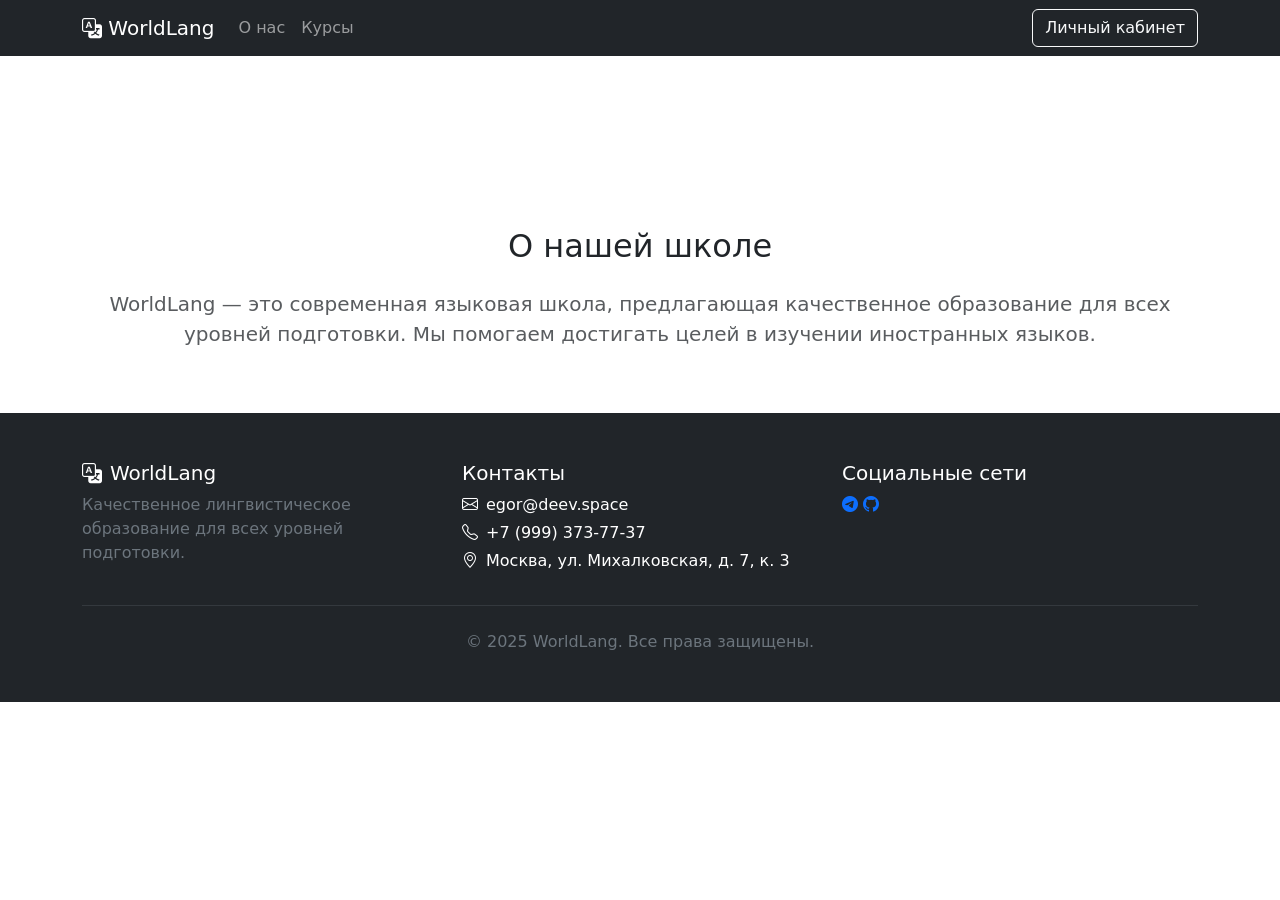
==== index.html @ 86c34992 "Начальная структура index.html с навигацией и футером" ====
<!DOCTYPE html>
<html lang="ru">
<head>
    <meta charset="UTF-8">
    <meta name="viewport" content="width=device-width, initial-scale=1.0">
    <title>WorldLang - Языковая школа</title>
    <link rel="icon" href="https://deev.space/media/favicon.ico" type="image/x-icon">
    <link href="https://cdn.jsdelivr.net/npm/bootstrap@5.3.0/dist/css/bootstrap.min.css" rel="stylesheet">
    <link rel="stylesheet" href="https://cdn.jsdelivr.net/npm/bootstrap-icons@1.11.0/font/bootstrap-icons.css">
    <link rel="stylesheet" href="css/main.css">
    <link rel="stylesheet" href="css/index.css">
</head>
<body>
    <nav class="navbar navbar-expand-lg navbar-dark bg-dark fixed-top">
        <div class="container">
            <a class="navbar-brand" href="index.html">
                <i class="bi bi-translate"></i> WorldLang
            </a>
            <button class="navbar-toggler" type="button" data-bs-toggle="collapse" data-bs-target="#navbarNav">
                <span class="navbar-toggler-icon"></span>
            </button>
            <div class="collapse navbar-collapse" id="navbarNav">
                <ul class="navbar-nav me-auto">
                    <li class="nav-item">
                        <a class="nav-link" href="#about">О нас</a>
                    </li>
                    <li class="nav-item">
                        <a class="nav-link" href="#courses">Курсы</a>
                    </li>
                </ul>
                <a href="account.html" class="btn btn-outline-light">Личный кабинет</a>
            </div>
        </div>
    </nav>

    <div id="notificationArea"></div>

    <section class="hero-section">
        <div class="container text-center text-white">
            <h1 class="display-3 fw-bold mb-4">Изучайте языки с WorldLang</h1>
            <p class="lead mb-5">Профессиональные курсы и репетиторы для достижения ваших целей</p>
        </div>
    </section>

    <section id="about" class="py-5">
        <div class="container text-center">
            <h2 class="mb-4">О нашей школе</h2>
            <p class="lead text-muted">WorldLang — это современная языковая школа, предлагающая качественное образование для всех уровней подготовки. Мы помогаем достигать целей в изучении иностранных языков.</p>
        </div>
    </section>

    <footer id="contacts" class="bg-dark text-white py-5">
        <div class="container">
            <div class="row g-4">
                <div class="col-md-4">
                    <h5><i class="bi bi-translate me-2"></i>WorldLang</h5>
                    <p class="text-secondary">Качественное лингвистическое образование для всех уровней подготовки.</p>
                </div>
                <div class="col-md-4">
                    <h5>Контакты</h5>
                    <p class="mb-1"><i class="bi bi-envelope me-2"></i>egor@deev.space</p>
                    <p class="mb-1"><i class="bi bi-telephone me-2"></i>+7 (999) 373-77-37</p>
                    <p class="mb-0"><i class="bi bi-geo-alt me-2"></i>Москва, ул. Михалковская, д. 7, к. 3</p>
                </div>
                <div class="col-md-4">
                    <h5>Социальные сети</h5>
                    <div class="social-links">
                        <a href="https://t.me/Egor_Deev" target="_blank"><i class="bi bi-telegram"></i></a>
                        <a href="https://github.com/EDeev" target="_blank"><i class="bi bi-github"></i></a>
                        <a href="https://vk.com/this_egor" target="_blank"><i class="bi bi-vk"></i></a>
                    </div>
                </div>
            </div>
            <hr class="my-4 border-secondary">
            <p class="text-center text-secondary mb-0">© 2025 WorldLang. Все права защищены.</p>
        </div>
    </footer>

    <script src="https://cdn.jsdelivr.net/npm/bootstrap@5.3.0/dist/js/bootstrap.bundle.min.js"></script>
</body>
</html>
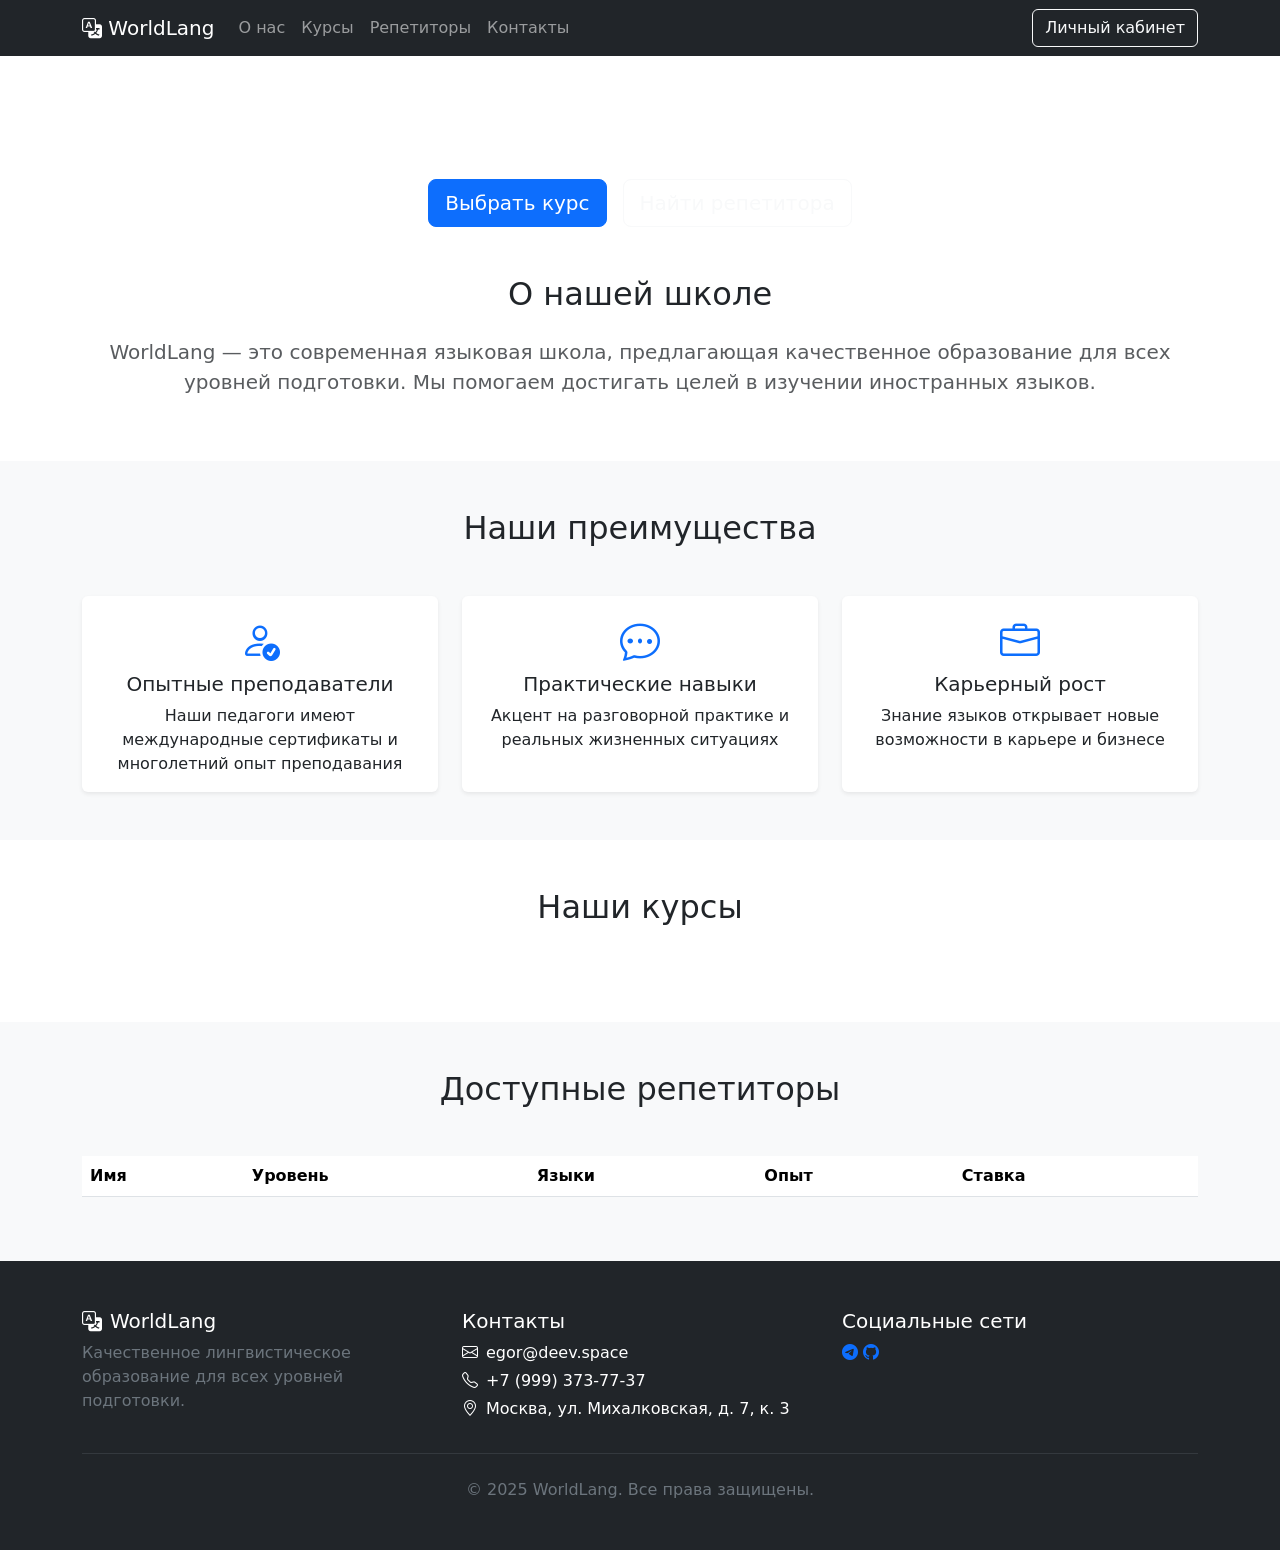
==== commit 4bd1ed72: "Расширены секции на главной, создан базовый account.html" ====
--- a/index.html
+++ b/index.html
@@ -27,6 +27,12 @@
                     <li class="nav-item">
                         <a class="nav-link" href="#courses">Курсы</a>
                     </li>
+                    <li class="nav-item">
+                        <a class="nav-link" href="#tutors">Репетиторы</a>
+                    </li>
+                    <li class="nav-item">
+                        <a class="nav-link" href="#contacts">Контакты</a>
+                    </li>
                 </ul>
                 <a href="account.html" class="btn btn-outline-light">Личный кабинет</a>
             </div>
@@ -39,6 +45,10 @@
         <div class="container text-center text-white">
             <h1 class="display-3 fw-bold mb-4">Изучайте языки с WorldLang</h1>
             <p class="lead mb-5">Профессиональные курсы и репетиторы для достижения ваших целей</p>
+            <div class="d-flex gap-3 justify-content-center">
+                <a href="#courses" class="btn btn-primary btn-lg">Выбрать курс</a>
+                <a href="#tutors" class="btn btn-outline-light btn-lg">Найти репетитора</a>
+            </div>
         </div>
     </section>
 
@@ -46,6 +56,68 @@
         <div class="container text-center">
             <h2 class="mb-4">О нашей школе</h2>
             <p class="lead text-muted">WorldLang — это современная языковая школа, предлагающая качественное образование для всех уровней подготовки. Мы помогаем достигать целей в изучении иностранных языков.</p>
+        </div>
+    </section>
+
+    <section class="advantages-section py-5 bg-light">
+        <div class="container">
+            <h2 class="text-center mb-5">Наши преимущества</h2>
+            <div class="row row-cols-1 row-cols-md-2 row-cols-lg-3 g-4">
+                <div class="col">
+                    <div class="card h-100 text-center border-0 shadow-sm">
+                        <div class="card-body">
+                            <i class="bi bi-person-check fs-1 text-primary mb-3"></i>
+                            <h5 class="card-title">Опытные преподаватели</h5>
+                            <p class="card-text">Наши педагоги имеют международные сертификаты и многолетний опыт преподавания</p>
+                        </div>
+                    </div>
+                </div>
+                <div class="col">
+                    <div class="card h-100 text-center border-0 shadow-sm">
+                        <div class="card-body">
+                            <i class="bi bi-chat-dots fs-1 text-primary mb-3"></i>
+                            <h5 class="card-title">Практические навыки</h5>
+                            <p class="card-text">Акцент на разговорной практике и реальных жизненных ситуациях</p>
+                        </div>
+                    </div>
+                </div>
+                <div class="col">
+                    <div class="card h-100 text-center border-0 shadow-sm">
+                        <div class="card-body">
+                            <i class="bi bi-briefcase fs-1 text-primary mb-3"></i>
+                            <h5 class="card-title">Карьерный рост</h5>
+                            <p class="card-text">Знание языков открывает новые возможности в карьере и бизнесе</p>
+                        </div>
+                    </div>
+                </div>
+            </div>
+        </div>
+    </section>
+
+    <section id="courses" class="py-5">
+        <div class="container">
+            <h2 class="text-center mb-5">Наши курсы</h2>
+            <div id="coursesList"></div>
+        </div>
+    </section>
+
+    <section id="tutors" class="py-5 bg-light">
+        <div class="container">
+            <h2 class="text-center mb-5">Доступные репетиторы</h2>
+            <div class="table-responsive">
+                <table class="table table-hover">
+                    <thead>
+                        <tr>
+                            <th>Имя</th>
+                            <th>Уровень</th>
+                            <th>Языки</th>
+                            <th>Опыт</th>
+                            <th>Ставка</th>
+                        </tr>
+                    </thead>
+                    <tbody id="tutorsList"></tbody>
+                </table>
+            </div>
         </div>
     </section>
 
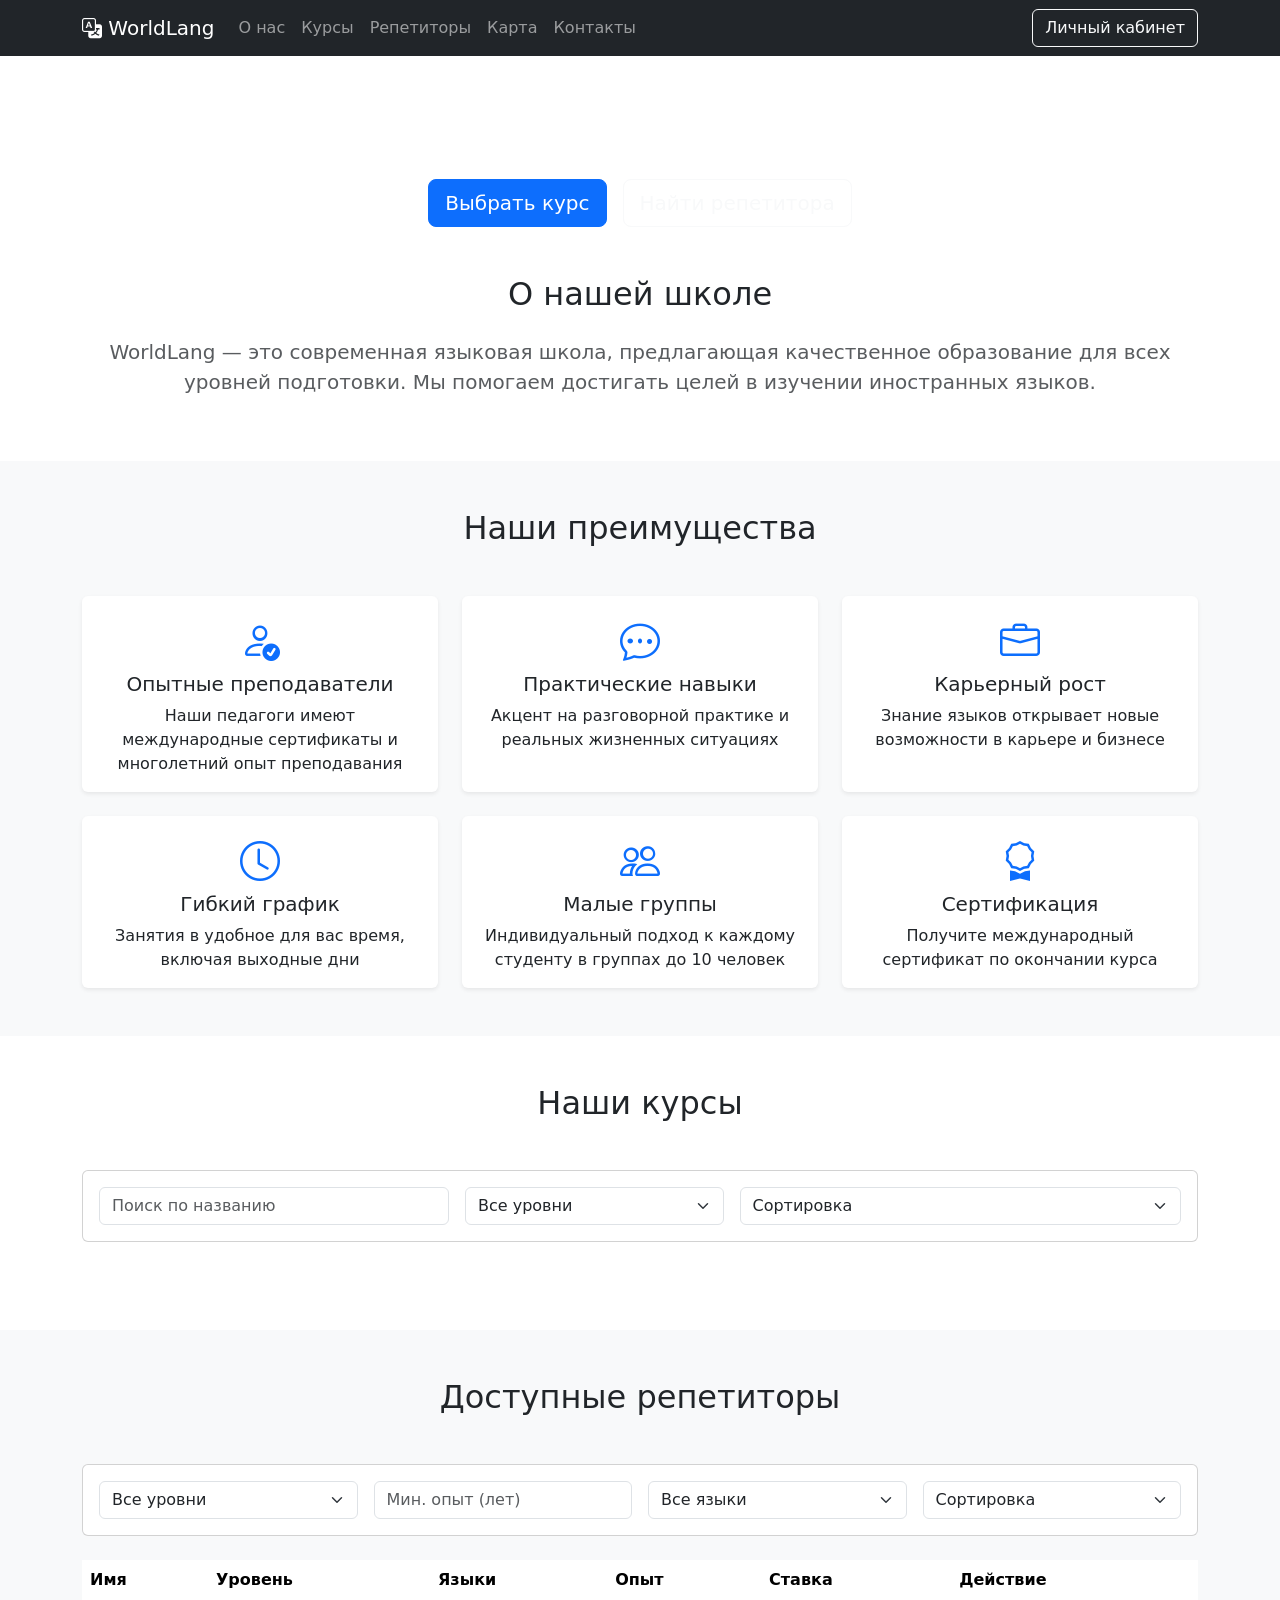
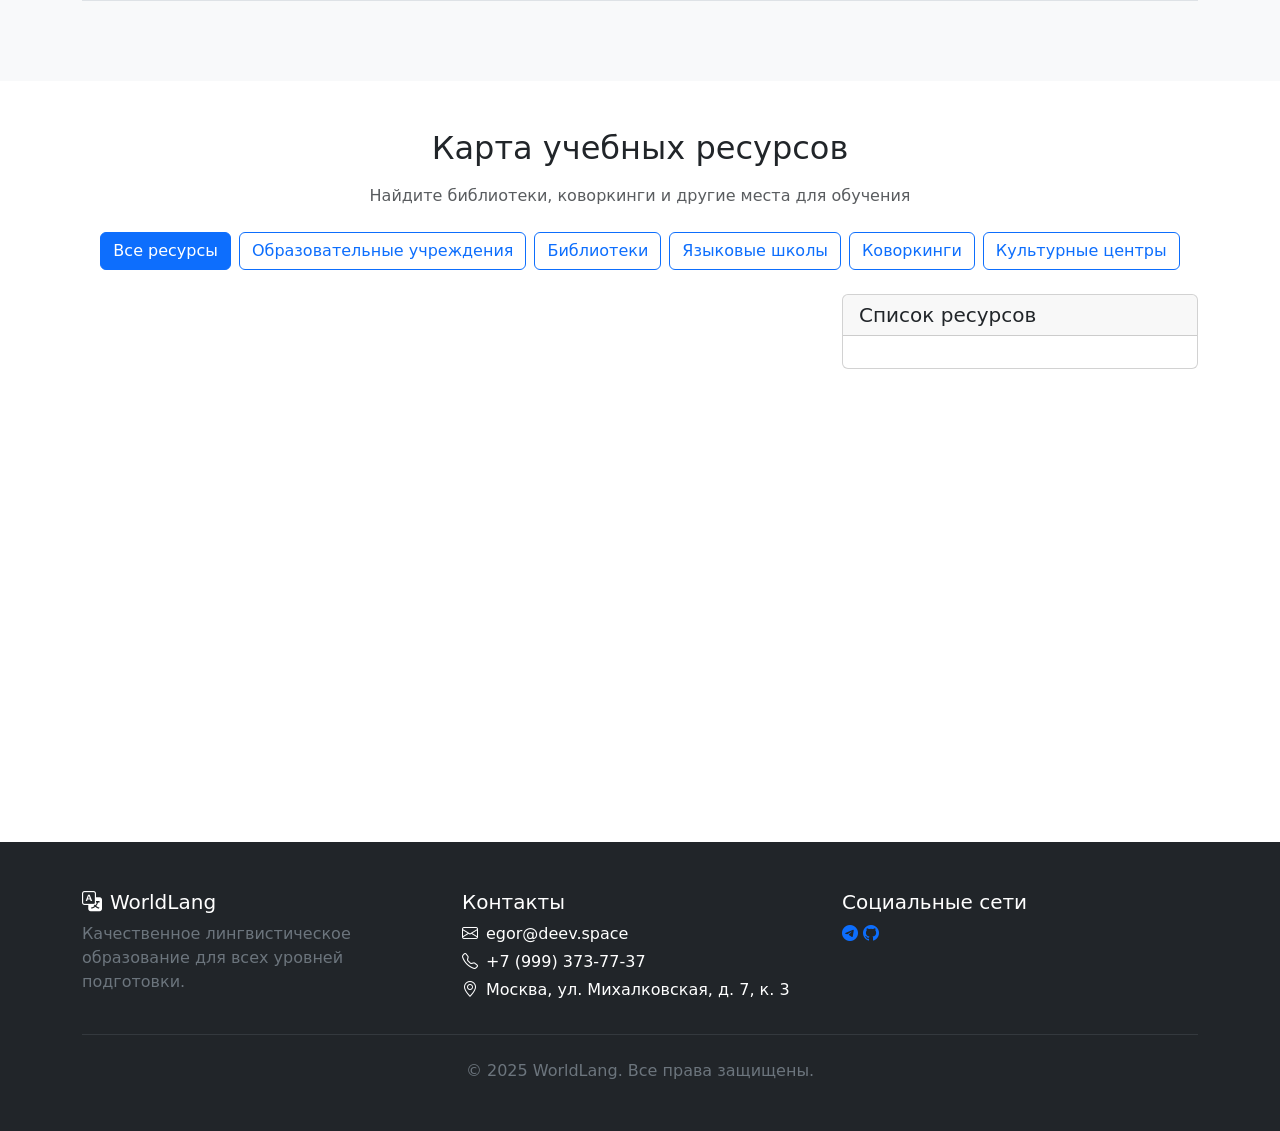
==== commit 634f312e: "Добавлены модальные окна для заявок и секция карты" ====
--- a/index.html
+++ b/index.html
@@ -31,6 +31,9 @@
                         <a class="nav-link" href="#tutors">Репетиторы</a>
                     </li>
                     <li class="nav-item">
+                        <a class="nav-link" href="#map">Карта</a>
+                    </li>
+                    <li class="nav-item">
                         <a class="nav-link" href="#contacts">Контакты</a>
                     </li>
                 </ul>
@@ -90,6 +93,33 @@
                         </div>
                     </div>
                 </div>
+                <div class="col">
+                    <div class="card h-100 text-center border-0 shadow-sm">
+                        <div class="card-body">
+                            <i class="bi bi-clock fs-1 text-primary mb-3"></i>
+                            <h5 class="card-title">Гибкий график</h5>
+                            <p class="card-text">Занятия в удобное для вас время, включая выходные дни</p>
+                        </div>
+                    </div>
+                </div>
+                <div class="col">
+                    <div class="card h-100 text-center border-0 shadow-sm">
+                        <div class="card-body">
+                            <i class="bi bi-people fs-1 text-primary mb-3"></i>
+                            <h5 class="card-title">Малые группы</h5>
+                            <p class="card-text">Индивидуальный подход к каждому студенту в группах до 10 человек</p>
+                        </div>
+                    </div>
+                </div>
+                <div class="col">
+                    <div class="card h-100 text-center border-0 shadow-sm">
+                        <div class="card-body">
+                            <i class="bi bi-award fs-1 text-primary mb-3"></i>
+                            <h5 class="card-title">Сертификация</h5>
+                            <p class="card-text">Получите международный сертификат по окончании курса</p>
+                        </div>
+                    </div>
+                </div>
             </div>
         </div>
     </section>
@@ -97,13 +127,76 @@
     <section id="courses" class="py-5">
         <div class="container">
             <h2 class="text-center mb-5">Наши курсы</h2>
+            
+            <div class="card mb-4">
+                <div class="card-body">
+                    <div class="row g-3">
+                        <div class="col-12 col-md-4">
+                            <input type="text" id="courseSearch" class="form-control" placeholder="Поиск по названию">
+                        </div>
+                        <div class="col-12 col-md-3">
+                            <select id="levelFilter" class="form-select">
+                                <option value="">Все уровни</option>
+                                <option value="Beginner">Начальный</option>
+                                <option value="Intermediate">Средний</option>
+                                <option value="Advanced">Продвинутый</option>
+                            </select>
+                        </div>
+                        <div class="col-12 col-md-5">
+                            <select id="sortCourses" class="form-select">
+                                <option value="">Сортировка</option>
+                                <option value="duration_asc">Длительность ↑</option>
+                                <option value="duration_desc">Длительность ↓</option>
+                                <option value="price_asc">Цена ↑</option>
+                                <option value="price_desc">Цена ↓</option>
+                            </select>
+                        </div>
+                    </div>
+                </div>
+            </div>
+
             <div id="coursesList"></div>
+
+            <nav>
+                <ul id="coursesPagination" class="pagination justify-content-center"></ul>
+            </nav>
         </div>
     </section>
 
     <section id="tutors" class="py-5 bg-light">
         <div class="container">
             <h2 class="text-center mb-5">Доступные репетиторы</h2>
+            
+            <div class="card mb-4">
+                <div class="card-body">
+                    <div class="row g-3">
+                        <div class="col-md-3">
+                            <select id="tutorLevelFilter" class="form-select">
+                                <option value="">Все уровни</option>
+                                <option value="Beginner">Начальный</option>
+                                <option value="Intermediate">Средний</option>
+                                <option value="Advanced">Продвинутый</option>
+                            </select>
+                        </div>
+                        <div class="col-md-3">
+                            <input type="number" id="minExperience" class="form-control" placeholder="Мин. опыт (лет)" min="0">
+                        </div>
+                        <div class="col-md-3">
+                            <select id="languageFilter" class="form-select">
+                                <option value="">Все языки</option>
+                            </select>
+                        </div>
+                        <div class="col-md-3">
+                            <select id="sortTutors" class="form-select">
+                                <option value="">Сортировка</option>
+                                <option value="price_asc">Цена ↑</option>
+                                <option value="price_desc">Цена ↓</option>
+                            </select>
+                        </div>
+                    </div>
+                </div>
+            </div>
+
             <div class="table-responsive">
                 <table class="table table-hover">
                     <thead>
@@ -113,10 +206,59 @@
                             <th>Языки</th>
                             <th>Опыт</th>
                             <th>Ставка</th>
+                            <th>Действие</th>
                         </tr>
                     </thead>
                     <tbody id="tutorsList"></tbody>
                 </table>
+            </div>
+
+            <nav>
+                <ul id="tutorsPagination" class="pagination justify-content-center"></ul>
+            </nav>
+        </div>
+    </section>
+
+    <section id="map" class="py-5">
+        <div class="container">
+            <h2 class="text-center mb-3">Карта учебных ресурсов</h2>
+            <p class="text-center text-muted mb-4">Найдите библиотеки, коворкинги и другие места для обучения</p>
+
+            <div class="mb-4">
+                <div class="d-flex flex-wrap justify-content-center gap-2" role="group">
+                    <button type="button" class="btn btn-outline-primary map-filter-btn active" data-filter="all">
+                        Все ресурсы
+                    </button>
+                    <button type="button" class="btn btn-outline-primary map-filter-btn" data-filter="education">
+                        Образовательные учреждения
+                    </button>
+                    <button type="button" class="btn btn-outline-primary map-filter-btn" data-filter="library">
+                        Библиотеки
+                    </button>
+                    <button type="button" class="btn btn-outline-primary map-filter-btn" data-filter="language_school">
+                        Языковые школы
+                    </button>
+                    <button type="button" class="btn btn-outline-primary map-filter-btn" data-filter="coworking">
+                        Коворкинги
+                    </button>
+                    <button type="button" class="btn btn-outline-primary map-filter-btn" data-filter="cultural_center">
+                        Культурные центры
+                    </button>
+                </div>
+            </div>
+
+            <div class="row">
+                <div class="col-lg-8 mb-4 mb-lg-0">
+                    <div id="resourceMap" style="height: 500px; border-radius: 8px;"></div>
+                </div>
+                <div class="col-lg-4">
+                    <div class="card">
+                        <div class="card-header">
+                            <h5 class="mb-0">Список ресурсов</h5>
+                        </div>
+                        <div id="resourcesList" class="card-body" style="max-height: 500px; overflow-y: auto;"></div>
+                    </div>
+                </div>
             </div>
         </div>
     </section>
@@ -148,6 +290,196 @@
         </div>
     </footer>
 
+    <div class="modal fade" id="courseModal" tabindex="-1">
+        <div class="modal-dialog modal-lg">
+            <div class="modal-content">
+                <div class="modal-header">
+                    <h5 class="modal-title">Оформление заявки на курс</h5>
+                    <button type="button" class="btn-close" data-bs-dismiss="modal"></button>
+                </div>
+                <div class="modal-body">
+                    <form id="courseOrderForm">
+                        <input type="hidden" id="courseId">
+                        <input type="hidden" id="orderMode" value="create">
+
+                        <div class="mb-3">
+                            <label class="form-label">Название курса</label>
+                            <input type="text" id="courseName" class="form-control" readonly>
+                        </div>
+
+                        <div class="mb-3">
+                            <label class="form-label">Преподаватель</label>
+                            <input type="text" id="courseTeacher" class="form-control" readonly>
+                        </div>
+
+                        <div class="mb-3">
+                            <label class="form-label">Дата начала <span class="text-danger">*</span></label>
+                            <select id="courseStartDate" class="form-select" required>
+                                <option value="">Выберите дату</option>
+                            </select>
+                        </div>
+
+                        <div class="mb-3">
+                            <label class="form-label">Время начала <span class="text-danger">*</span></label>
+                            <select id="courseStartTime" class="form-select" required disabled>
+                                <option value="">Сначала выберите дату</option>
+                            </select>
+                        </div>
+
+                        <div class="mb-3">
+                            <label class="form-label">Продолжительность курса</label>
+                            <input type="text" id="courseDuration" class="form-control" readonly>
+                        </div>
+
+                        <div class="mb-3">
+                            <label class="form-label">Дата окончания курса</label>
+                            <input type="text" id="courseEndDate" class="form-control" readonly>
+                        </div>
+
+                        <div class="mb-3">
+                            <label class="form-label">Количество студентов <span class="text-danger">*</span></label>
+                            <input type="number" id="studentsNumber" class="form-control" min="1" max="20" value="1" required>
+                        </div>
+
+                        <div class="mb-3">
+                            <label class="form-label">Автоматические опции</label>
+                            <div class="form-check">
+                                <input class="form-check-input" type="checkbox" id="earlyRegistration" disabled>
+                                <label class="form-check-label" for="earlyRegistration">
+                                    Ранняя регистрация (-10%)
+                                </label>
+                            </div>
+                            <div class="form-check">
+                                <input class="form-check-input" type="checkbox" id="groupEnrollment" disabled>
+                                <label class="form-check-label" for="groupEnrollment">
+                                    Групповая скидка (-15%)
+                                </label>
+                            </div>
+                            <div class="form-check">
+                                <input class="form-check-input" type="checkbox" id="intensiveCourse" disabled>
+                                <label class="form-check-label" for="intensiveCourse">
+                                    Интенсивный курс (+20%)
+                                </label>
+                            </div>
+                        </div>
+
+                        <div class="mb-3">
+                            <label class="form-label">Дополнительные опции</label>
+                            <div class="form-check">
+                                <input class="form-check-input" type="checkbox" id="supplementary">
+                                <label class="form-check-label" for="supplementary">
+                                    Дополнительные учебные материалы (+2000₽/студ.)
+                                </label>
+                            </div>
+                            <div class="form-check">
+                                <input class="form-check-input" type="checkbox" id="personalized">
+                                <label class="form-check-label" for="personalized">
+                                    Индивидуальные занятия (+1500₽/нед.)
+                                </label>
+                            </div>
+                            <div class="form-check">
+                                <input class="form-check-input" type="checkbox" id="excursions">
+                                <label class="form-check-label" for="excursions">
+                                    Культурные экскурсии (+25%)
+                                </label>
+                            </div>
+                            <div class="form-check">
+                                <input class="form-check-input" type="checkbox" id="assessment">
+                                <label class="form-check-label" for="assessment">
+                                    Оценка уровня владения языком (+300₽)
+                                </label>
+                            </div>
+                            <div class="form-check">
+                                <input class="form-check-input" type="checkbox" id="interactive">
+                                <label class="form-check-label" for="interactive">
+                                    Доступ к интерактивной онлайн-платформе (+50%)
+                                </label>
+                            </div>
+                        </div>
+
+                        <div class="mb-3">
+                            <label class="form-label">Ваше имя <span class="text-danger">*</span></label>
+                            <input type="text" id="studentName" class="form-control" required>
+                        </div>
+
+                        <div class="mb-3">
+                            <label class="form-label">Телефон <span class="text-danger">*</span></label>
+                            <input type="tel" id="studentPhone" class="form-control" pattern="[+]?[0-9]{10,15}" required>
+                        </div>
+
+                        <div class="mb-3">
+                            <label class="form-label">Email <span class="text-danger">*</span></label>
+                            <input type="email" id="studentEmail" class="form-control" required>
+                        </div>
+
+                        <div class="mb-3">
+                            <label class="form-label">Сообщение</label>
+                            <textarea id="studentMessage" class="form-control" rows="3"></textarea>
+                        </div>
+
+                        <div class="alert alert-info">
+                            <h5>Итоговая стоимость: <span id="totalPrice">0</span> ₽</h5>
+                        </div>
+                    </form>
+                </div>
+                <div class="modal-footer">
+                    <button type="button" class="btn btn-secondary" data-bs-dismiss="modal">Отмена</button>
+                    <button type="button" id="submitCourseOrder" class="btn btn-primary">Отправить заявку</button>
+                </div>
+            </div>
+        </div>
+    </div>
+
+    <div class="modal fade" id="tutorModal" tabindex="-1">
+        <div class="modal-dialog">
+            <div class="modal-content">
+                <div class="modal-header">
+                    <h5 class="modal-title">Заявка на репетитора</h5>
+                    <button type="button" class="btn-close" data-bs-dismiss="modal"></button>
+                </div>
+                <div class="modal-body">
+                    <form id="tutorOrderForm">
+                        <input type="hidden" id="tutorId">
+
+                        <div class="mb-3">
+                            <label class="form-label">Репетитор</label>
+                            <input type="text" id="tutorName" class="form-control" readonly>
+                        </div>
+
+                        <div class="mb-3">
+                            <label class="form-label">Ваше имя <span class="text-danger">*</span></label>
+                            <input type="text" id="tutorStudentName" class="form-control" required>
+                        </div>
+
+                        <div class="mb-3">
+                            <label class="form-label">Телефон <span class="text-danger">*</span></label>
+                            <input type="tel" id="tutorStudentPhone" class="form-control" pattern="[+]?[0-9]{10,15}" required>
+                        </div>
+
+                        <div class="mb-3">
+                            <label class="form-label">Email <span class="text-danger">*</span></label>
+                            <input type="email" id="tutorStudentEmail" class="form-control" required>
+                        </div>
+
+                        <div class="mb-3">
+                            <label class="form-label">Сообщение</label>
+                            <textarea id="tutorStudentMessage" class="form-control" rows="3"></textarea>
+                        </div>
+                    </form>
+                </div>
+                <div class="modal-footer">
+                    <button type="button" class="btn btn-secondary" data-bs-dismiss="modal">Отмена</button>
+                    <button type="button" id="submitTutorOrder" class="btn btn-success">Отправить заявку</button>
+                </div>
+            </div>
+        </div>
+    </div>
+
     <script src="https://cdn.jsdelivr.net/npm/bootstrap@5.3.0/dist/js/bootstrap.bundle.min.js"></script>
+    <script src="https://api-maps.yandex.ru/2.1/?apikey=ff34c822-32b5-439f-ab28-f191c8ed28cd&lang=ru_RU" defer></script>
+    <script src="js/api.js"></script>
+    <script src="js/utils.js"></script>
+    <script src="js/app.js"></script>
+    <script src="js/map.js"></script>
 </body>
-</html>
+</html>
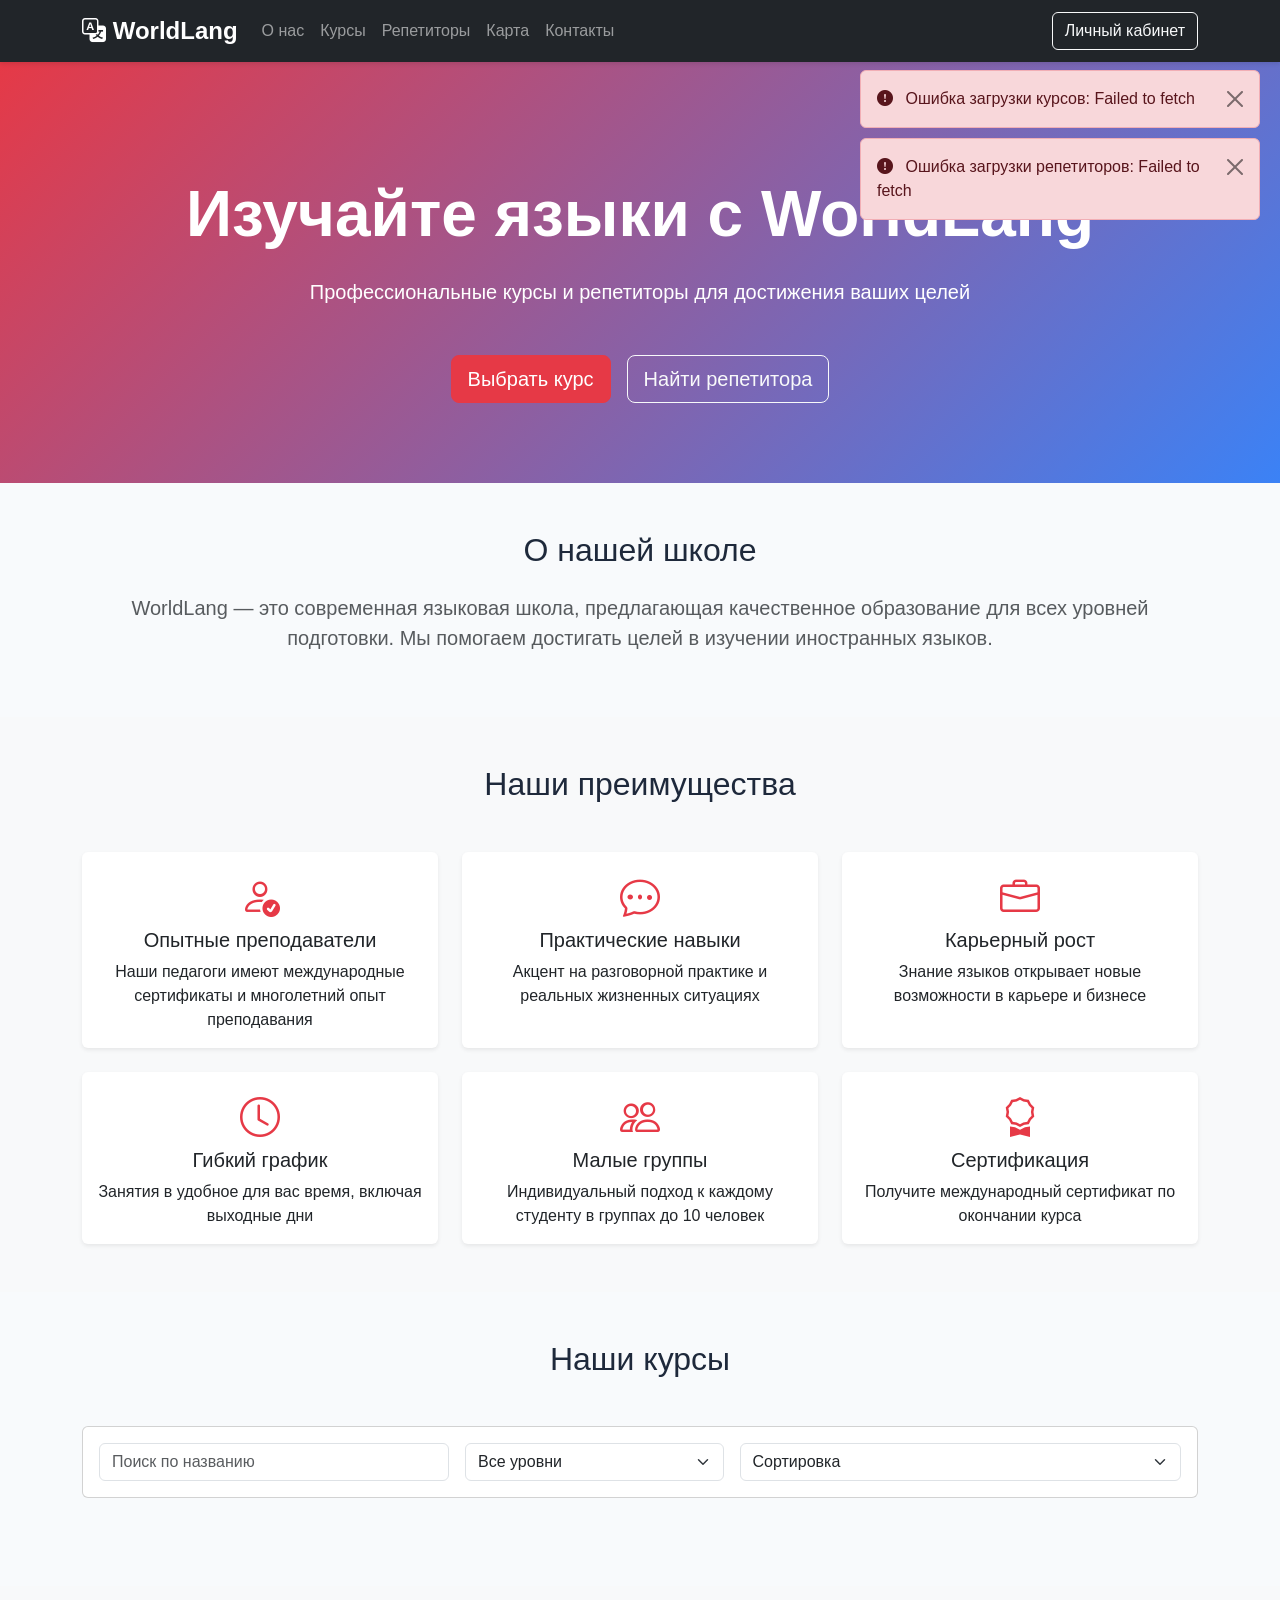
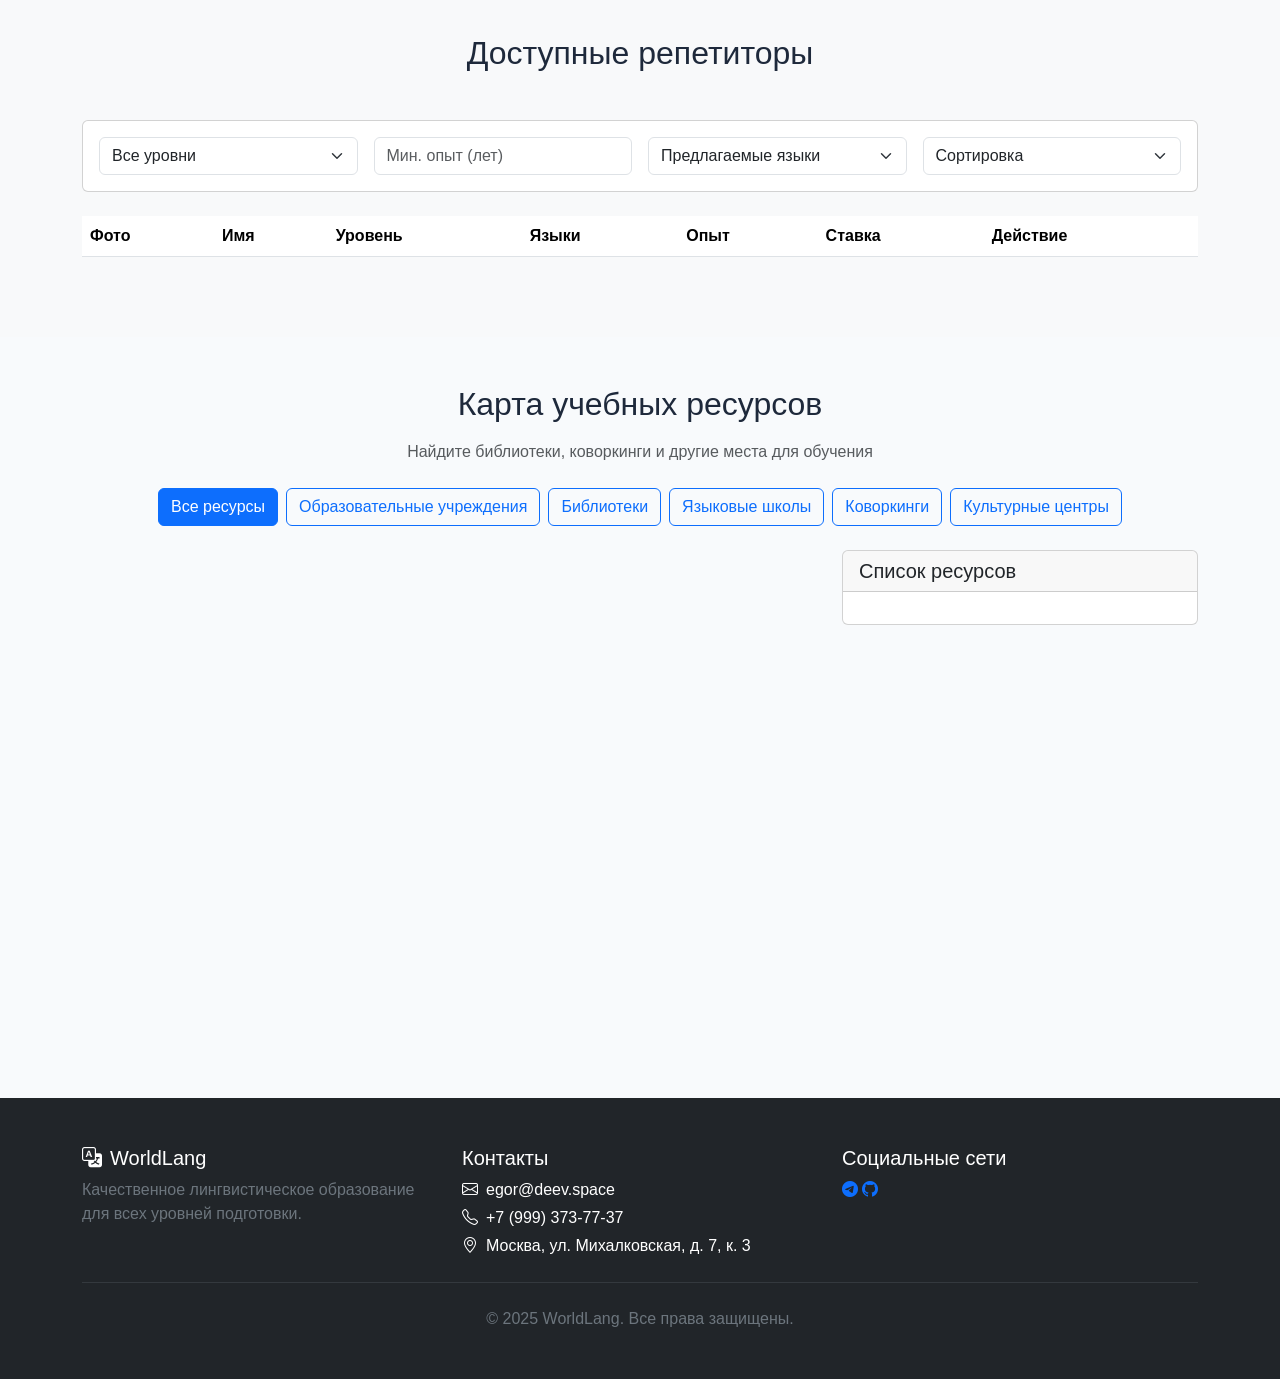
==== commit 68bb9299: "Финальные правки в связи с обновлением задания на СДО" ====
--- a/index.html
+++ b/index.html
@@ -183,7 +183,7 @@
                         </div>
                         <div class="col-md-3">
                             <select id="languageFilter" class="form-select">
-                                <option value="">Все языки</option>
+                                <option value="">Предлагаемые языки</option>
                             </select>
                         </div>
                         <div class="col-md-3">
@@ -201,6 +201,7 @@
                 <table class="table table-hover">
                     <thead>
                         <tr>
+                            <th>Фото</th>
                             <th>Имя</th>
                             <th>Уровень</th>
                             <th>Языки</th>
--- a/css/main.css
+++ b/css/main.css
@@ -0,0 +1,83 @@
+:root {
+    --primary-color: #e63946;
+    --secondary-color: #3b82f6;
+    --success-color: #22c55e;
+    --warning-color: #f59e0b;
+    --danger-color: #ef4444;
+    --light-bg: #f8fafc;
+    --dark-text: #1e293b;
+    --muted-text: #64748b;
+}
+
+body {
+    font-family: -apple-system, BlinkMacSystemFont, 'Segoe UI', Roboto, 
+                 'Helvetica Neue', Arial, sans-serif;
+    color: var(--dark-text);
+    background-color: var(--light-bg);
+}
+
+.navbar {
+    box-shadow: 0 2px 4px rgba(0, 0, 0, 0.1);
+}
+
+.navbar-brand {
+    font-weight: 700;
+    font-size: 1.5rem;
+}
+
+.btn-primary {
+    background-color: var(--primary-color);
+    border-color: var(--primary-color);
+}
+
+.btn-primary:hover {
+    background-color: #d62839;
+    border-color: #d62839;
+}
+
+.text-primary {
+    color: var(--primary-color) !important;
+}
+
+.bg-primary {
+    background-color: var(--primary-color) !important;
+}
+
+#notificationArea {
+    position: fixed;
+    top: 70px;
+    right: 20px;
+    z-index: 1050;
+    min-width: 300px;
+    max-width: 400px;
+}
+
+.notification {
+    margin-bottom: 10px;
+    animation: slideIn 0.3s ease-out;
+}
+
+/* Анимация появления уведомлений справа */
+@keyframes slideIn {
+    from {
+        transform: translateX(400px);
+        opacity: 0;
+    }
+    to {
+        transform: translateX(0);
+        opacity: 1;
+    }
+}
+
+footer {
+    margin-top: auto;
+}
+
+footer a {
+    text-decoration: none;
+    transition: opacity 0.3s;
+}
+
+footer a:hover {
+    opacity: 0.7;
+}
--- a/css/index.css
+++ b/css/index.css
@@ -0,0 +1,174 @@
+/* Фоновый градиент */
+.hero-section {
+    background: linear-gradient(135deg, var(--primary-color) 0%,
+                                       var(--secondary-color) 100%);
+    padding: 120px 0 80px;
+    margin-top: 56px;
+}
+
+/* Плавная анимация при наведении на карточки */
+.advantages-section .card {
+    transition: transform 0.3s, box-shadow 0.3s;
+}
+
+.advantages-section .card:hover {
+    transform: translateY(-5px);
+    box-shadow: 0 8px 16px rgba(0, 0, 0, 0.1) !important;
+}
+
+.course-item {
+    cursor: pointer;
+    transition: background-color 0.2s, box-shadow 0.2s;
+    border: 1px solid #dee2e6;
+    border-radius: 8px;
+    padding: 15px;
+    margin-bottom: 10px;
+    background-color: white;
+}
+
+.course-item:hover {
+    background-color: rgba(230, 57, 70, 0.05);
+    box-shadow: 0 2px 8px rgba(0, 0, 0, 0.1);
+}
+
+/* Стиль для выбранного курса */
+.course-item.selected {
+    background-color: rgba(230, 57, 70, 0.1);
+    border-color: var(--primary-color);
+    box-shadow: 0 0 0 2px rgba(230, 57, 70, 0.2);
+}
+
+.course-item-header {
+    display: flex;
+    justify-content: space-between;
+    align-items: start;
+    margin-bottom: 10px;
+}
+
+.course-item-title {
+    font-size: 1.25rem;
+    font-weight: 600;
+    color: var(--dark-text);
+    margin: 0;
+}
+
+.course-item-body {
+    color: var(--muted-text);
+    margin-bottom: 10px;
+}
+
+.course-item-details {
+    display: flex;
+    flex-wrap: wrap;
+    gap: 15px;
+    margin-bottom: 10px;
+}
+
+.course-item-details > div {
+    display: flex;
+    align-items: center;
+    gap: 5px;
+}
+
+.level-badge {
+    font-size: 0.75rem;
+    padding: 0.25rem 0.5rem;
+}
+
+.level-badge.beginner {
+    background-color: var(--success-color);
+}
+
+.level-badge.intermediate {
+    background-color: var(--warning-color);
+}
+
+.level-badge.advanced {
+    background-color: var(--danger-color);
+}
+
+#tutorsList tr {
+    cursor: pointer;
+    transition: background-color 0.2s;
+}
+
+#tutorsList tr:hover {
+    background-color: rgba(0, 0, 0, 0.02);
+}
+
+#tutorsList tr.selected {
+    background-color: rgba(230, 57, 70, 0.1);
+}
+
+/* Стиль для заглушки фото репетитора */
+.tutor-photo-placeholder {
+    width: 48px;
+    height: 48px;
+    display: flex;
+    align-items: center;
+    justify-content: center;
+    background-color: #e9ecef;
+    border-radius: 50%;
+}
+
+.tutor-photo-placeholder i {
+    font-size: 48px;
+    color: #6c757d;
+}
+
+#resourcesList {
+    max-height: 500px;
+    overflow-y: auto;
+}
+
+.resource-item {
+    padding: 15px;
+    border-bottom: 1px solid #dee2e6;
+    cursor: pointer;
+    transition: background-color 0.2s;
+}
+
+.resource-item:hover {
+    background-color: rgba(0, 0, 0, 0.02);
+}
+
+.resource-item:last-child {
+    border-bottom: none;
+}
+
+.resource-item h6 {
+    margin-bottom: 8px;
+    color: var(--dark-text);
+}
+
+.resource-item p {
+    margin-bottom: 5px;
+    font-size: 0.9rem;
+    color: var(--muted-text);
+}
+
+/* Адаптивные кнопки фильтров карты */
+.map-filter-btn {
+    white-space: nowrap;
+}
+
+/* Адаптация для планшетов и мобильных устройств */
+@media (max-width: 768px) {
+    .course-item-details {
+        flex-direction: column;
+        gap: 8px;
+    }
+
+    .map-filter-btn {
+        font-size: 0.85rem;
+        padding: 0.375rem 0.75rem;
+    }
+}
+
+/* Адаптация для маленьких экранов */
+@media (max-width: 576px) {
+    .map-filter-btn {
+        font-size: 0.8rem;
+        padding: 0.3rem 0.6rem;
+    }
+}
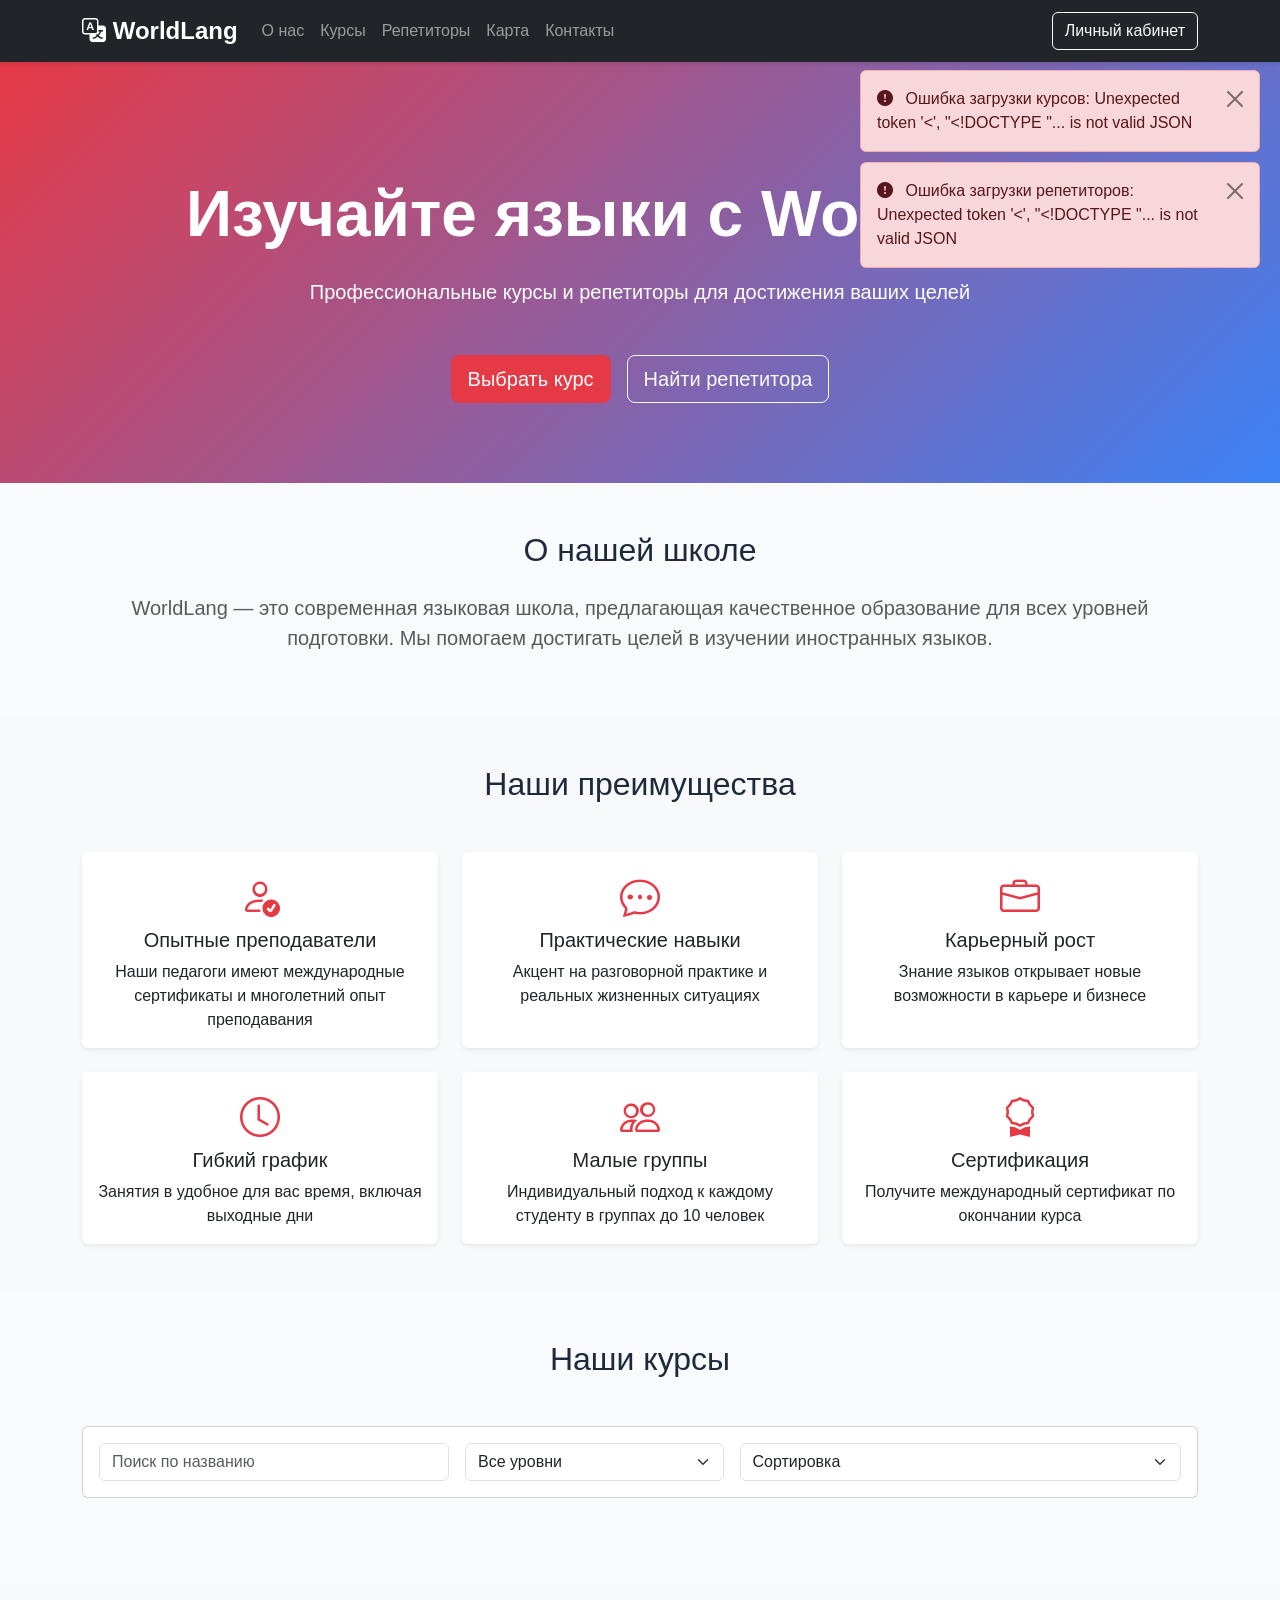
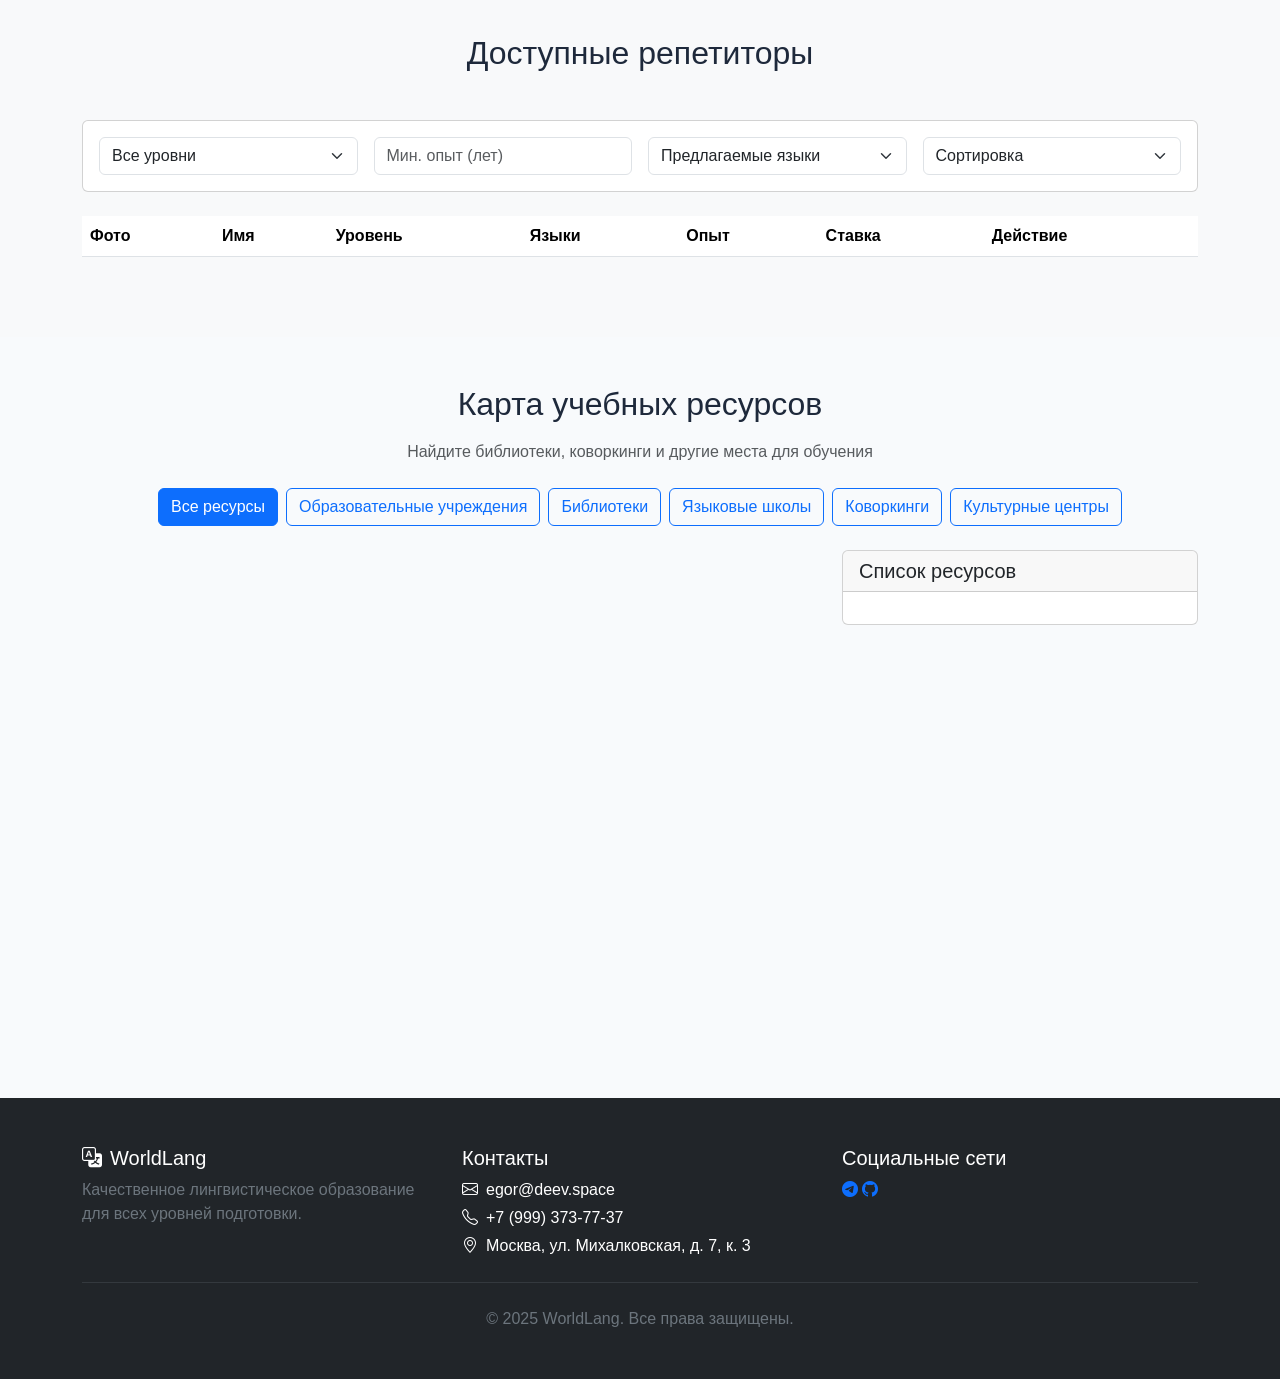
==== commit 78175c19: "Разметка без атрибутов style: htmlhint проходит без замечаний Скрытые блоки личного кабинета — атриб" ====
--- a/index.html
+++ b/index.html
@@ -250,14 +250,14 @@
 
             <div class="row">
                 <div class="col-lg-8 mb-4 mb-lg-0">
-                    <div id="resourceMap" style="height: 500px; border-radius: 8px;"></div>
+                    <div id="resourceMap"></div>
                 </div>
                 <div class="col-lg-4">
                     <div class="card">
                         <div class="card-header">
                             <h5 class="mb-0">Список ресурсов</h5>
                         </div>
-                        <div id="resourcesList" class="card-body" style="max-height: 500px; overflow-y: auto;"></div>
+                        <div id="resourcesList" class="card-body"></div>
                     </div>
                 </div>
             </div>
--- a/css/index.css
+++ b/css/index.css
@@ -116,11 +116,6 @@
     color: #6c757d;
 }
 
-#resourcesList {
-    max-height: 500px;
-    overflow-y: auto;
-}
-
 .resource-item {
     padding: 15px;
     border-bottom: 1px solid #dee2e6;
@@ -171,4 +166,14 @@
         font-size: 0.8rem;
         padding: 0.3rem 0.6rem;
     }
-}+}
+/* Перенесено из атрибута style в разметке (htmlhint: inline-style-disabled) */
+#resourceMap {
+    height: 500px;
+    border-radius: 8px;
+}
+
+#resourcesList {
+    max-height: 500px;
+    overflow-y: auto;
+}
